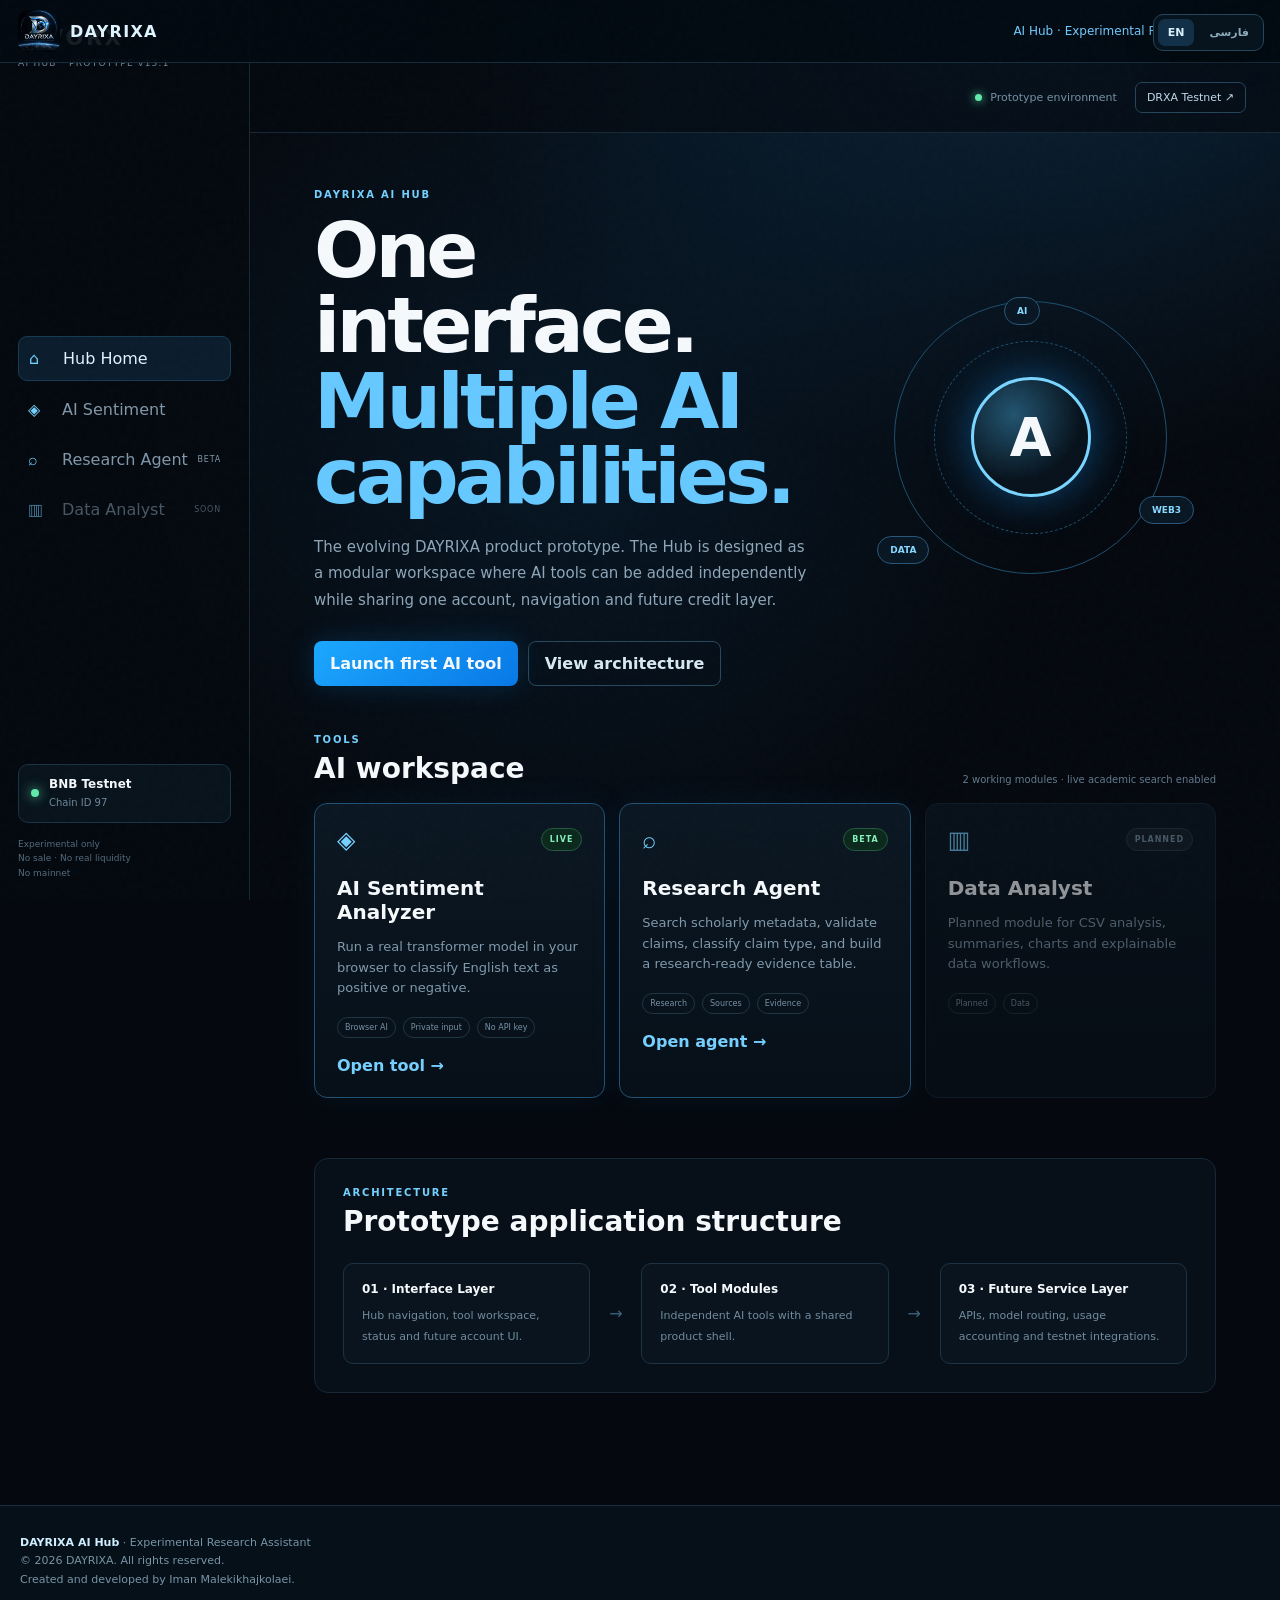
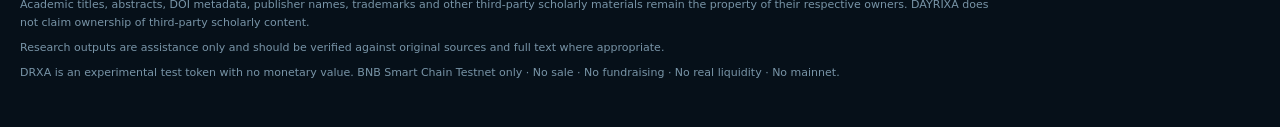
==== index.html @ ae87867c "Add files via upload" ====
<!doctype html>
<html lang="en">
<head>
<meta charset="utf-8">
<meta name="viewport" content="width=device-width,initial-scale=1">
<title>DAYRIXA AI Hub — Prototype v13.1</title>
<meta name="description" content="DAYRIXA AI Hub experimental prototype. Testnet project. No monetary value.">
<link rel="preconnect" href="https://cdn.jsdelivr.net">
<link rel="stylesheet" href="styles.css">
</head>
<body>
<div class="dayrixa-public-brand">
  <a href="../" class="dayrixa-home-link">
    <img src="[data-uri]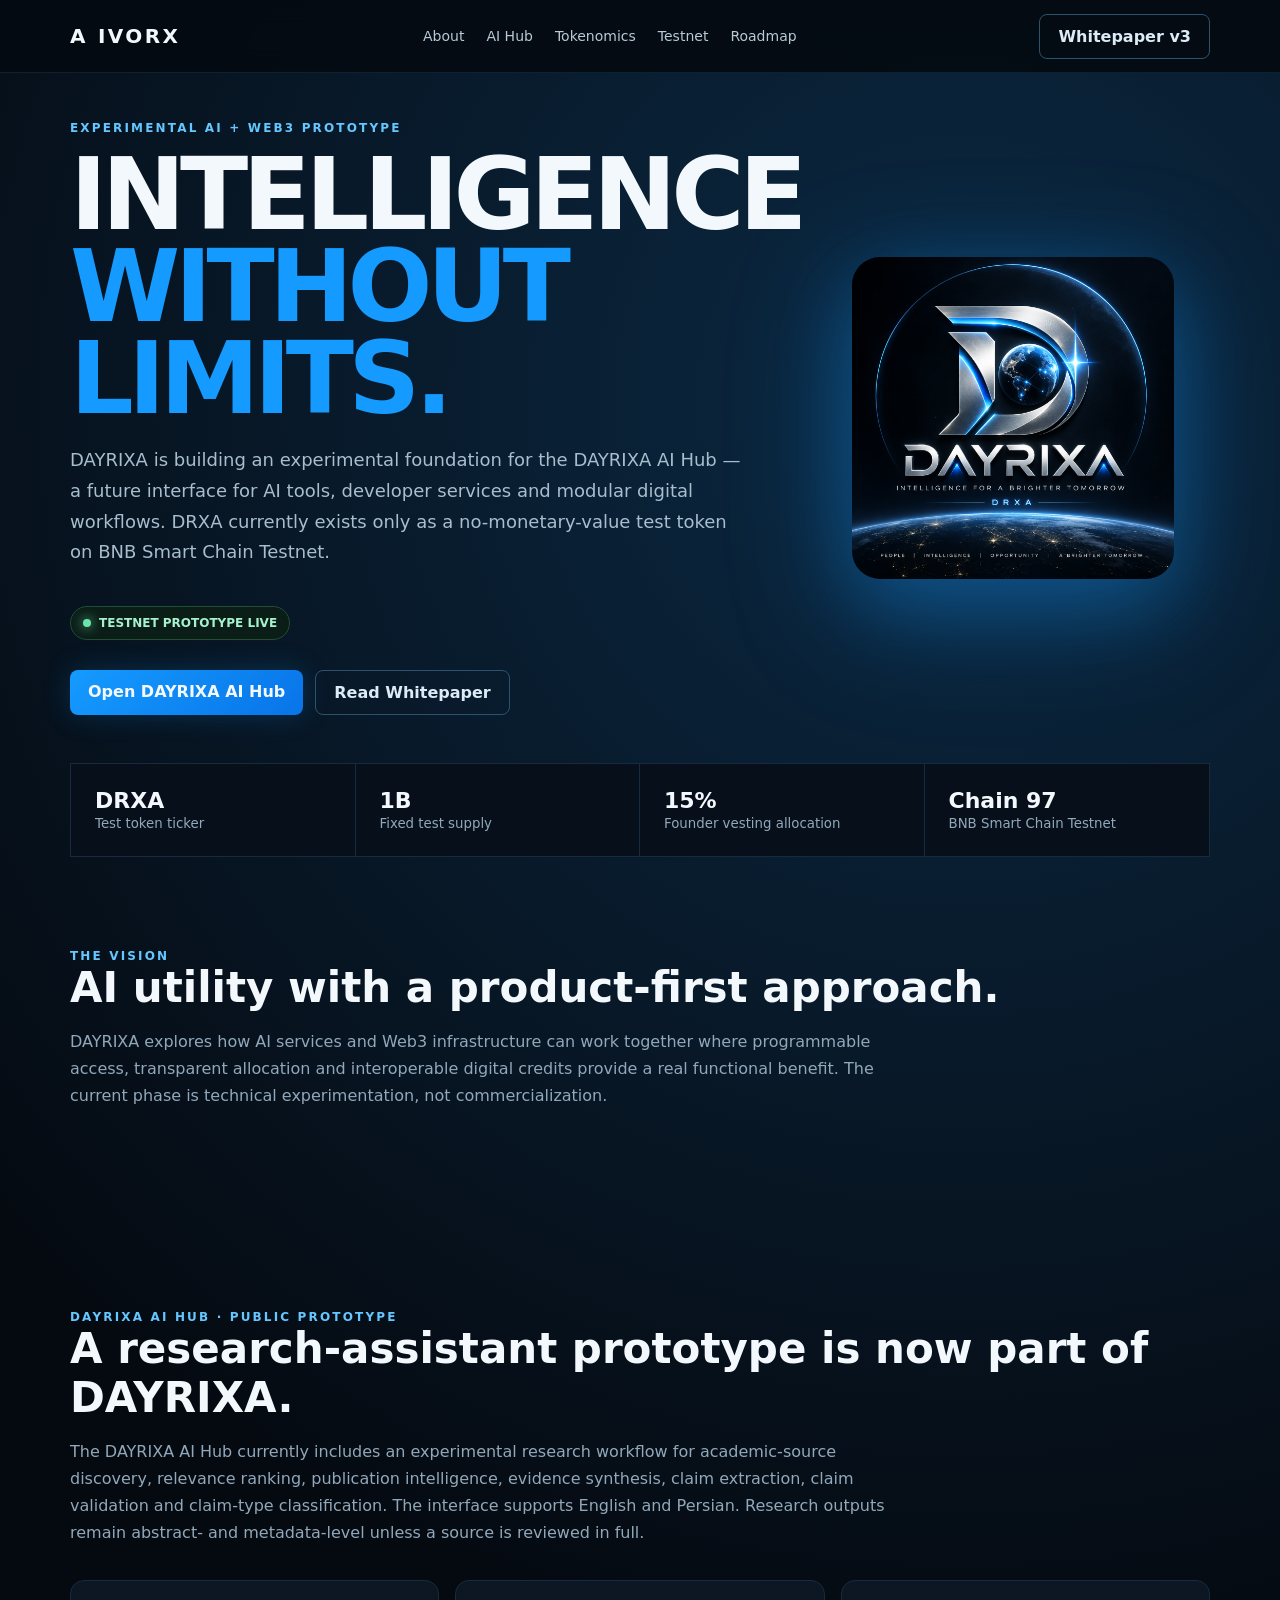
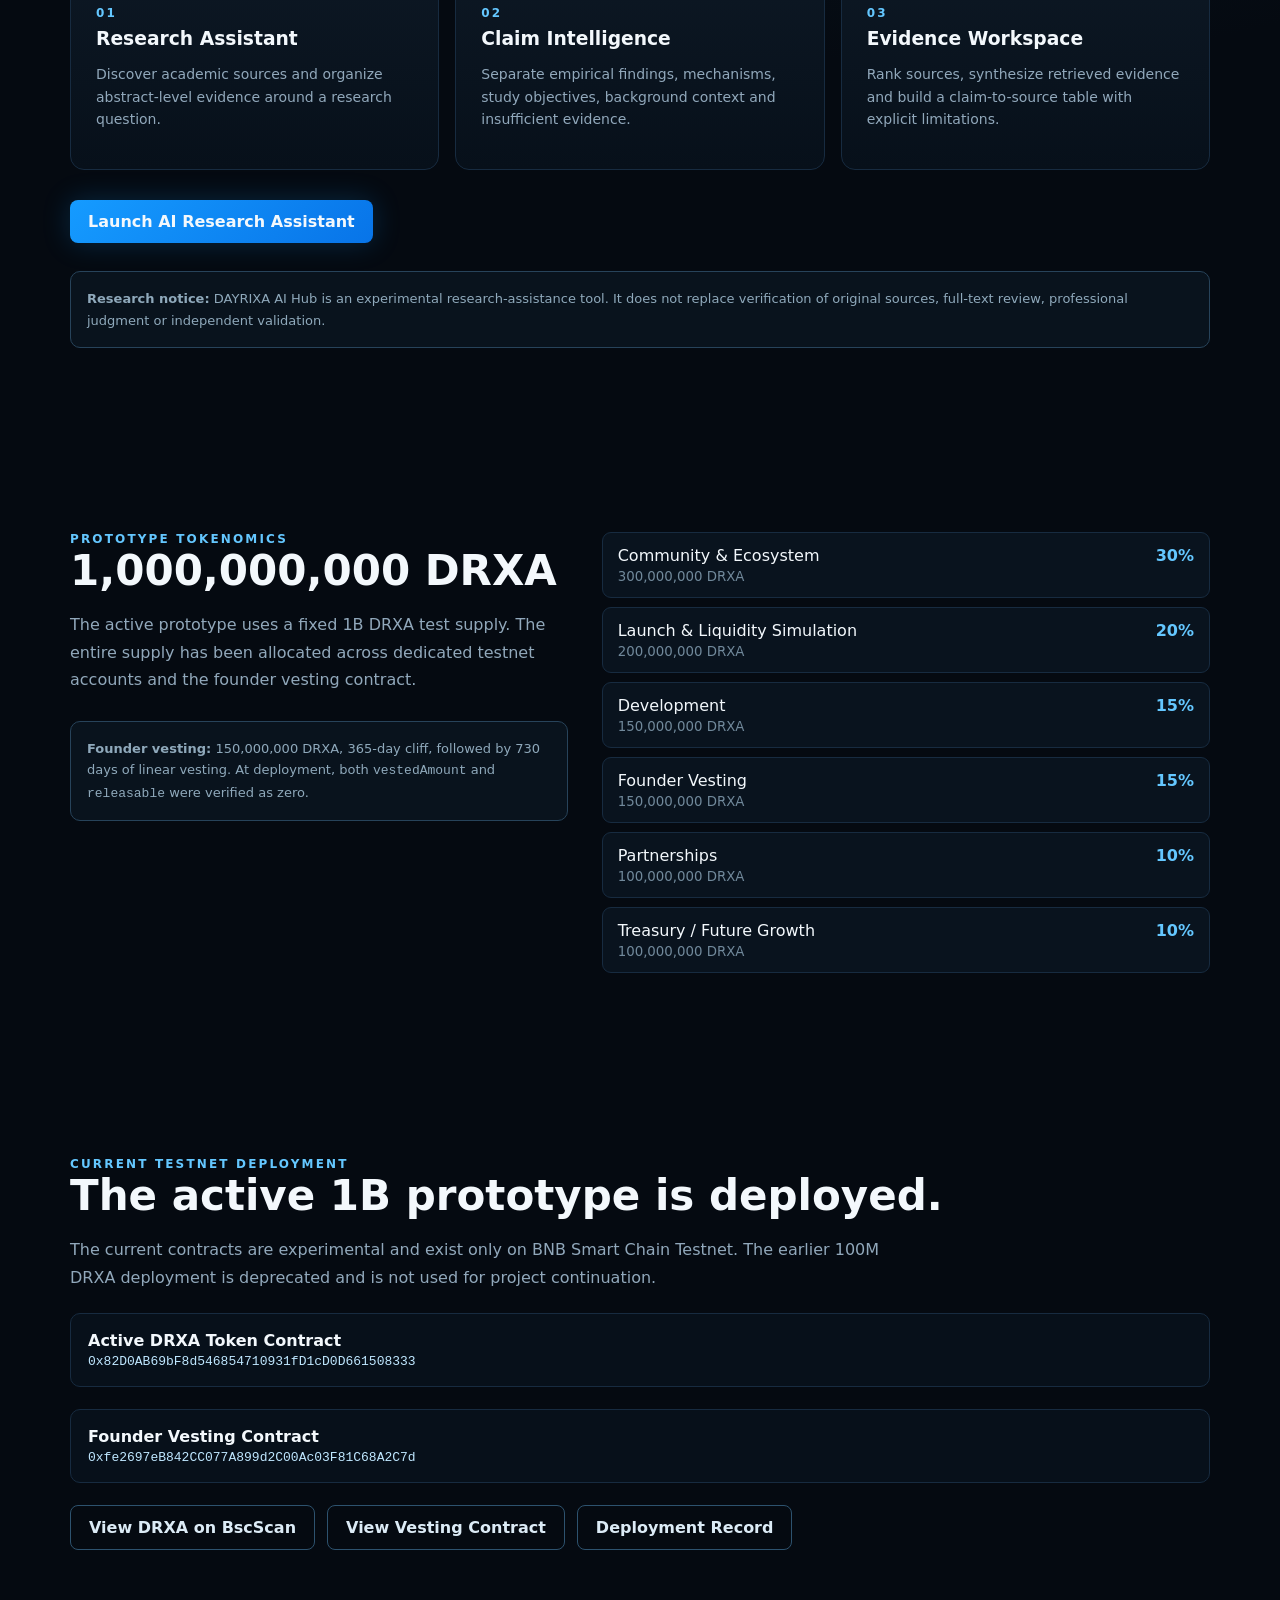
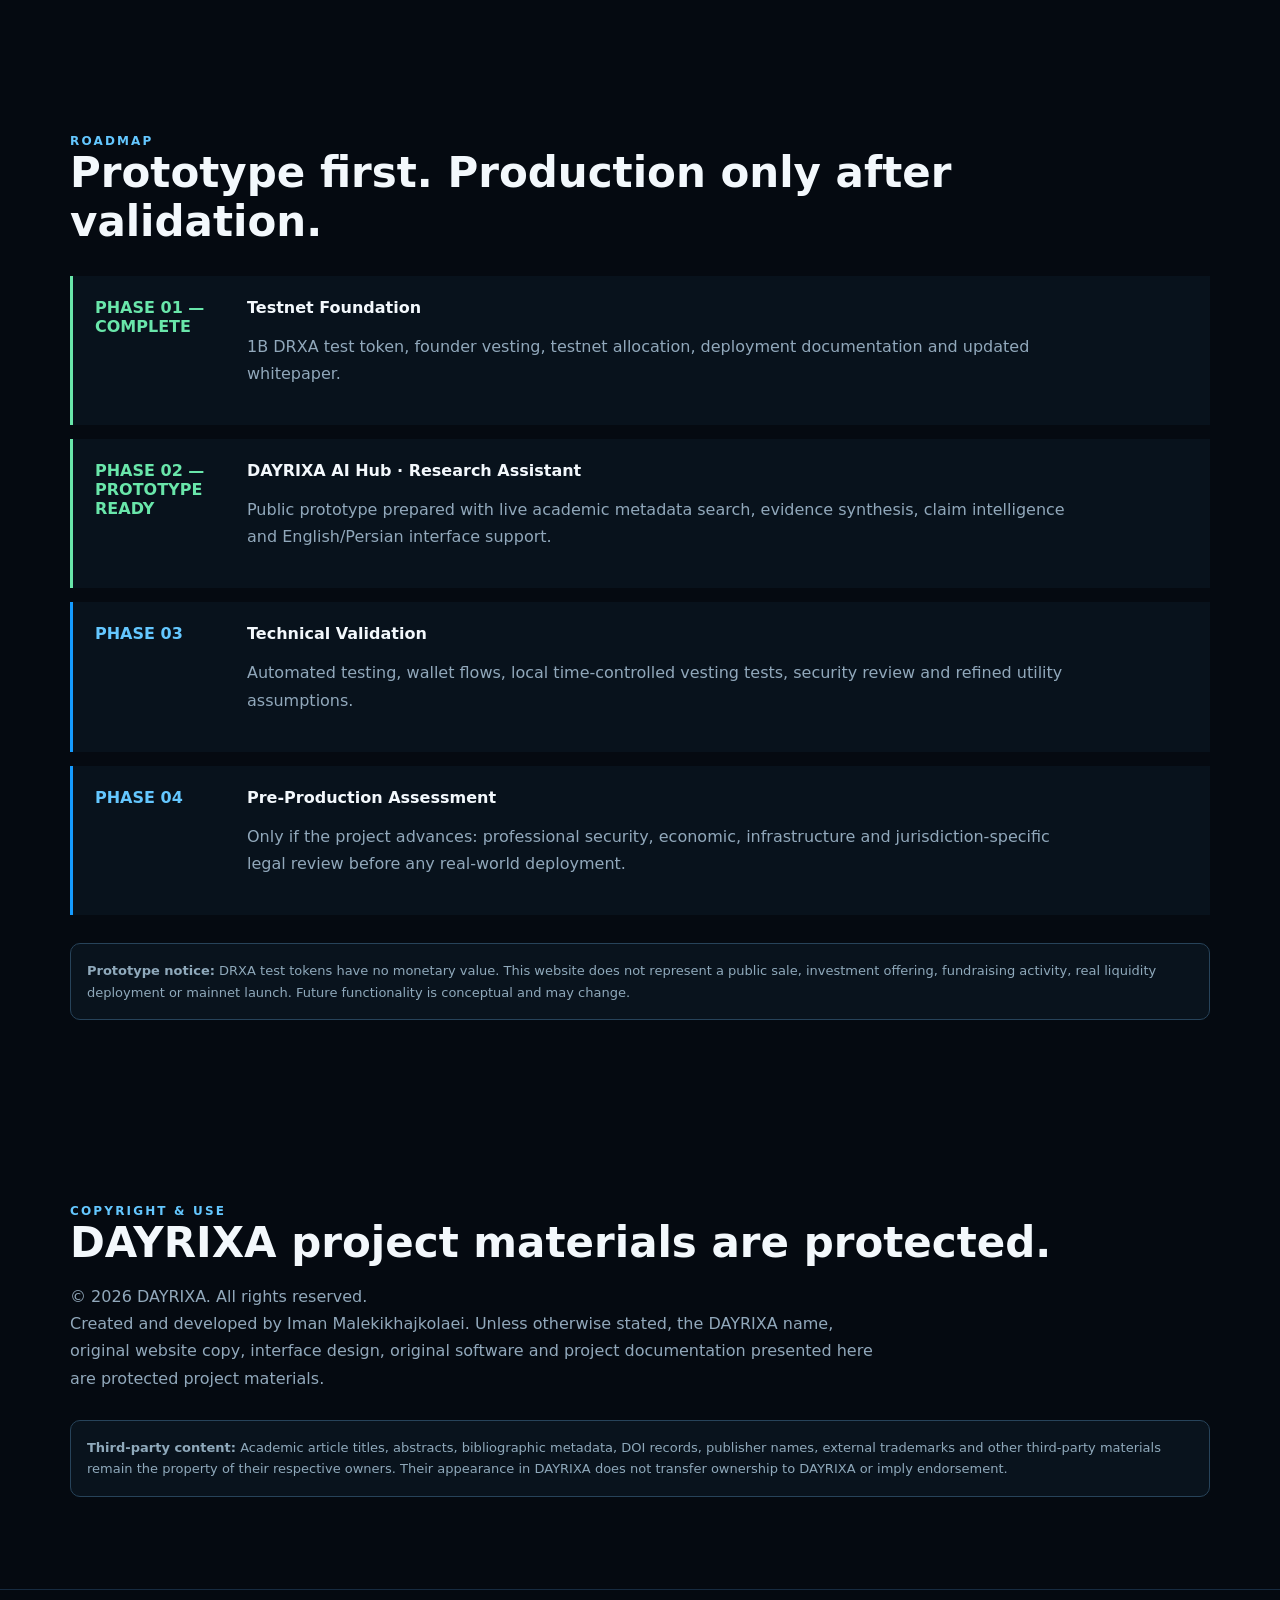
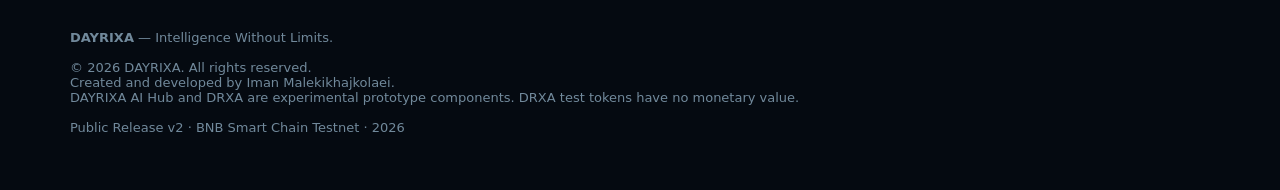
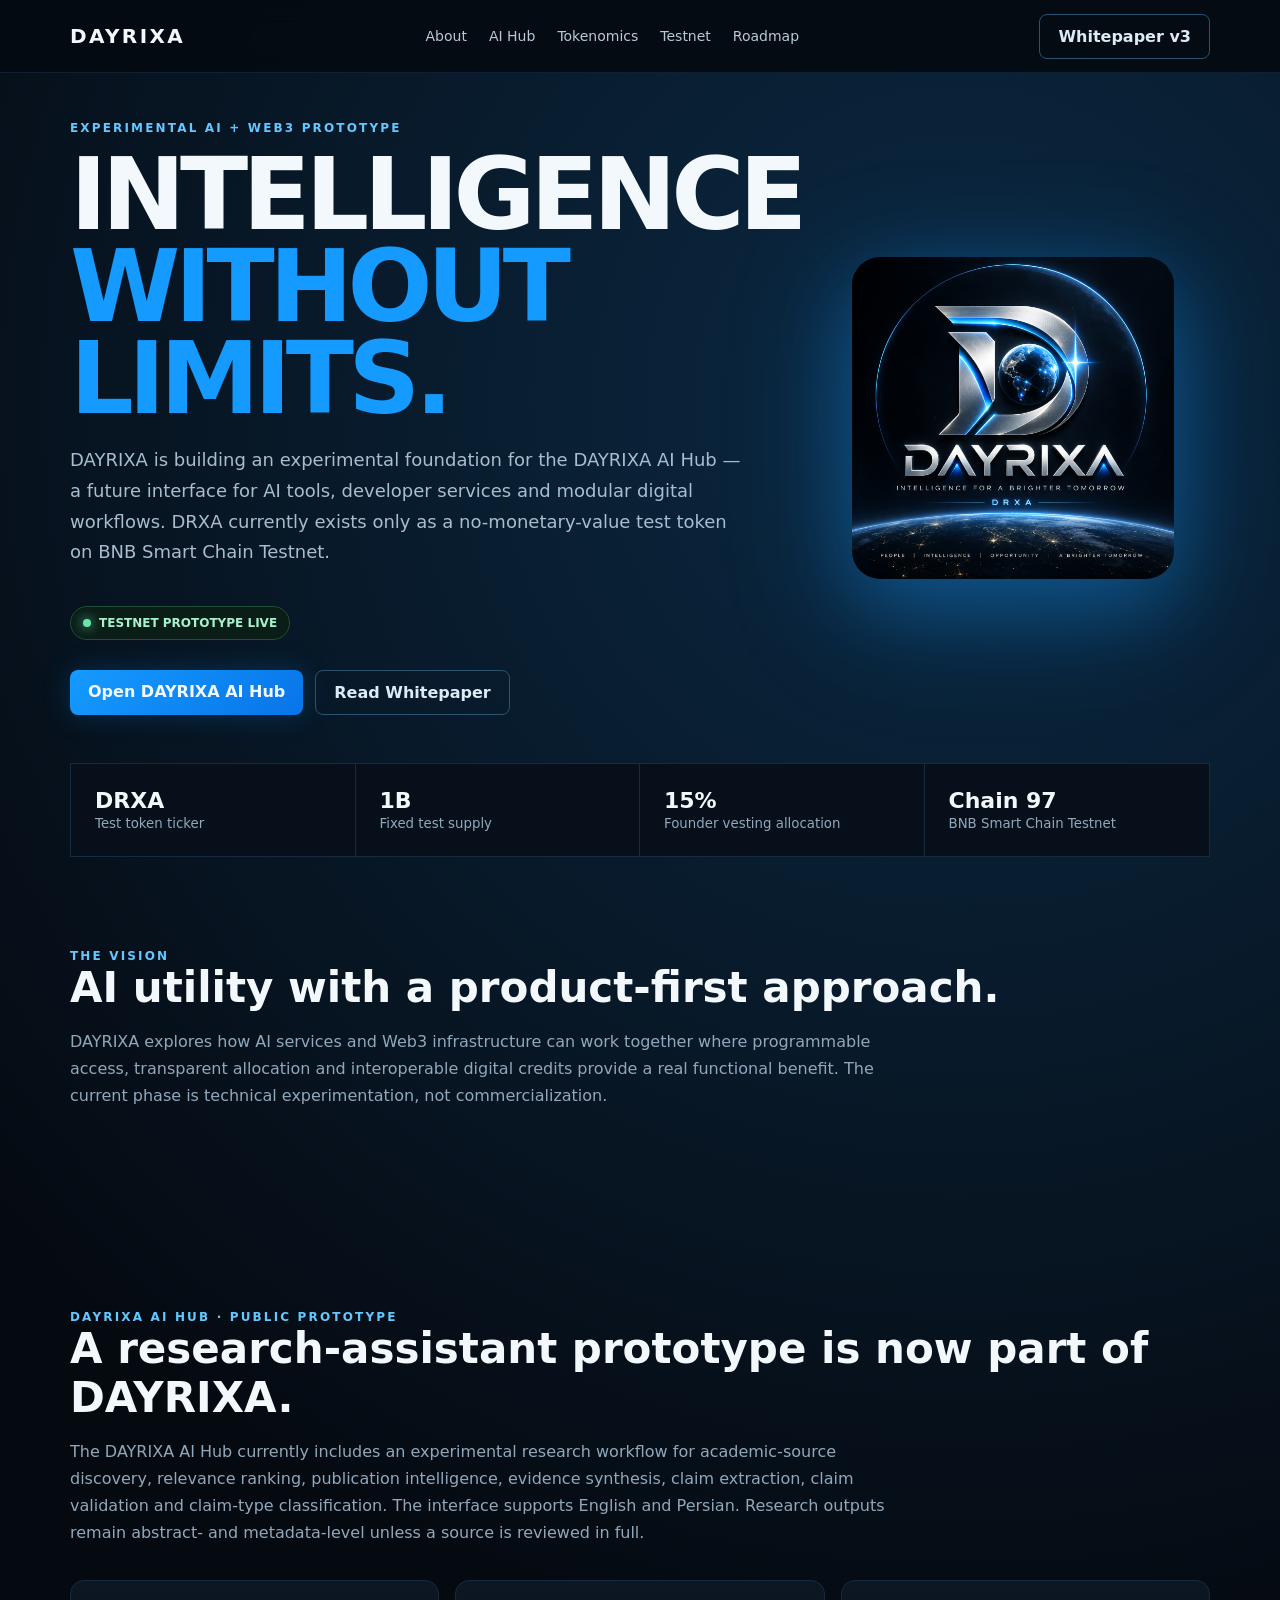
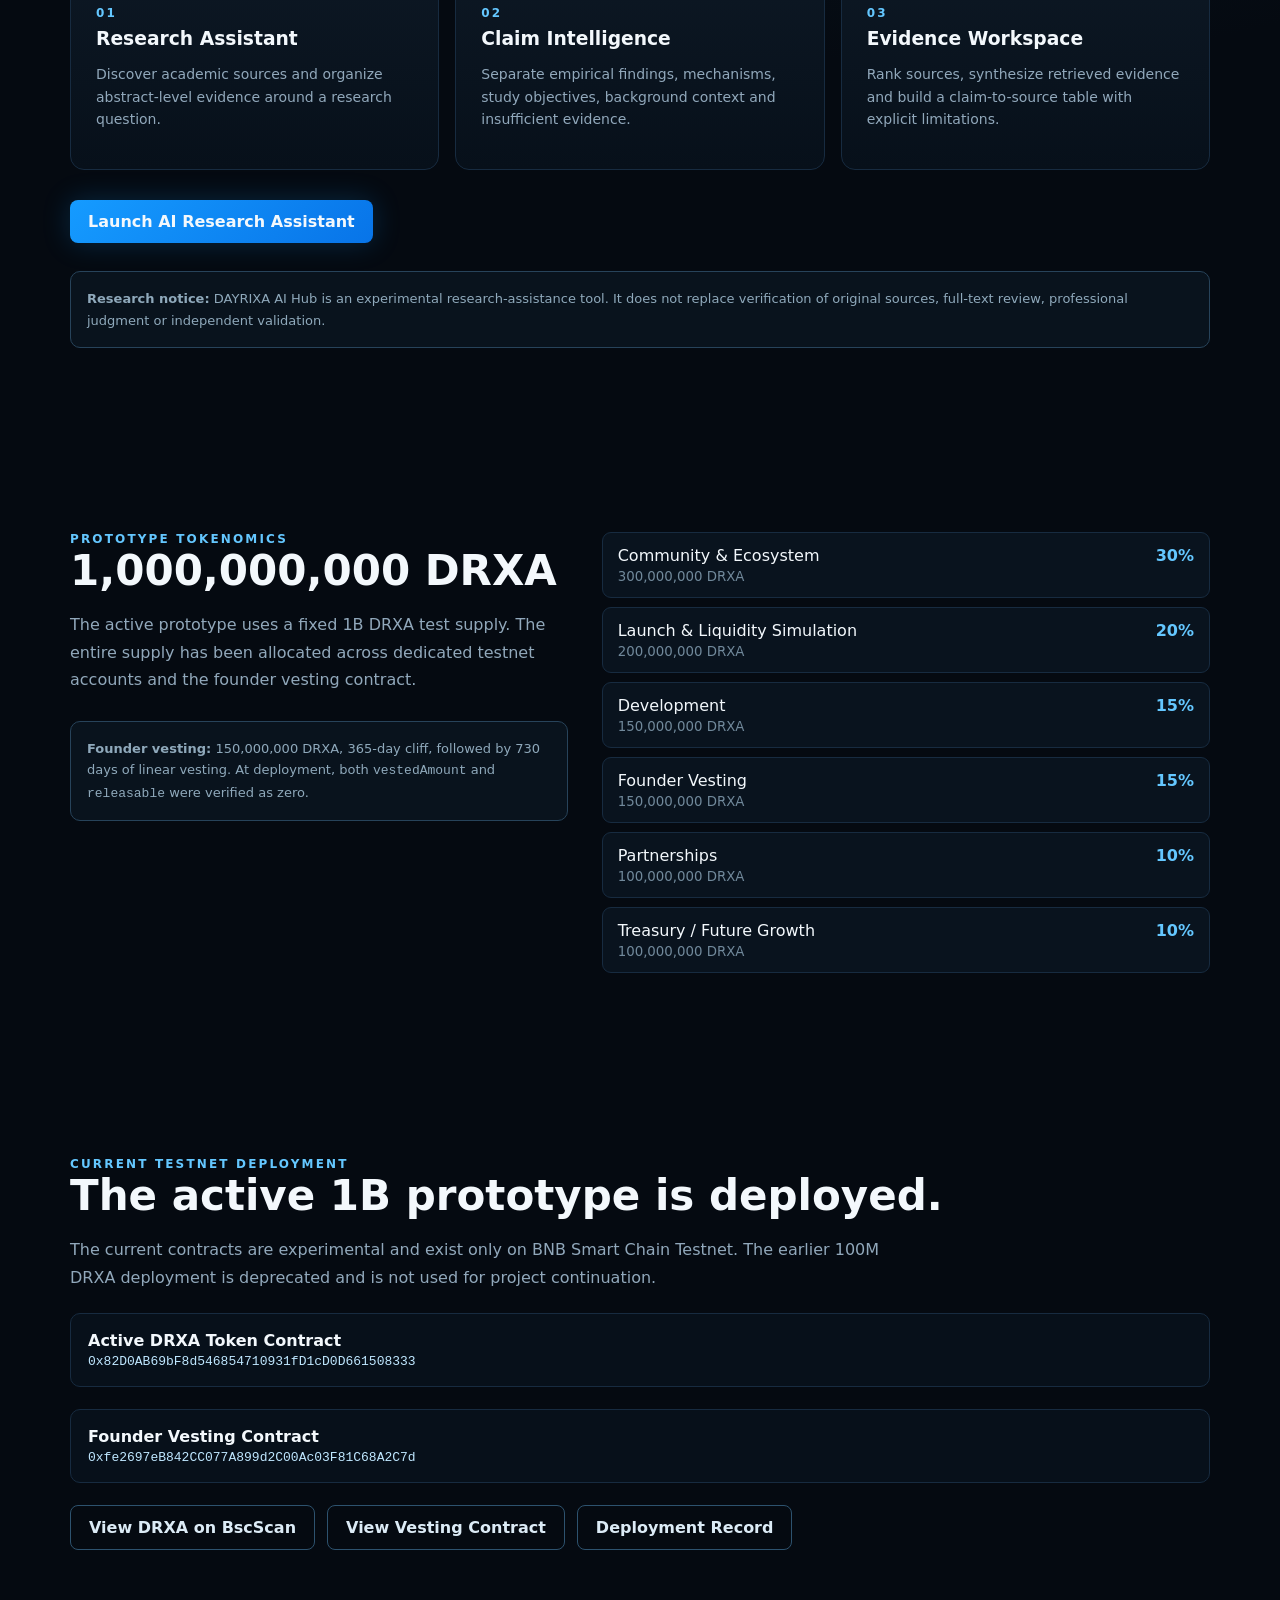
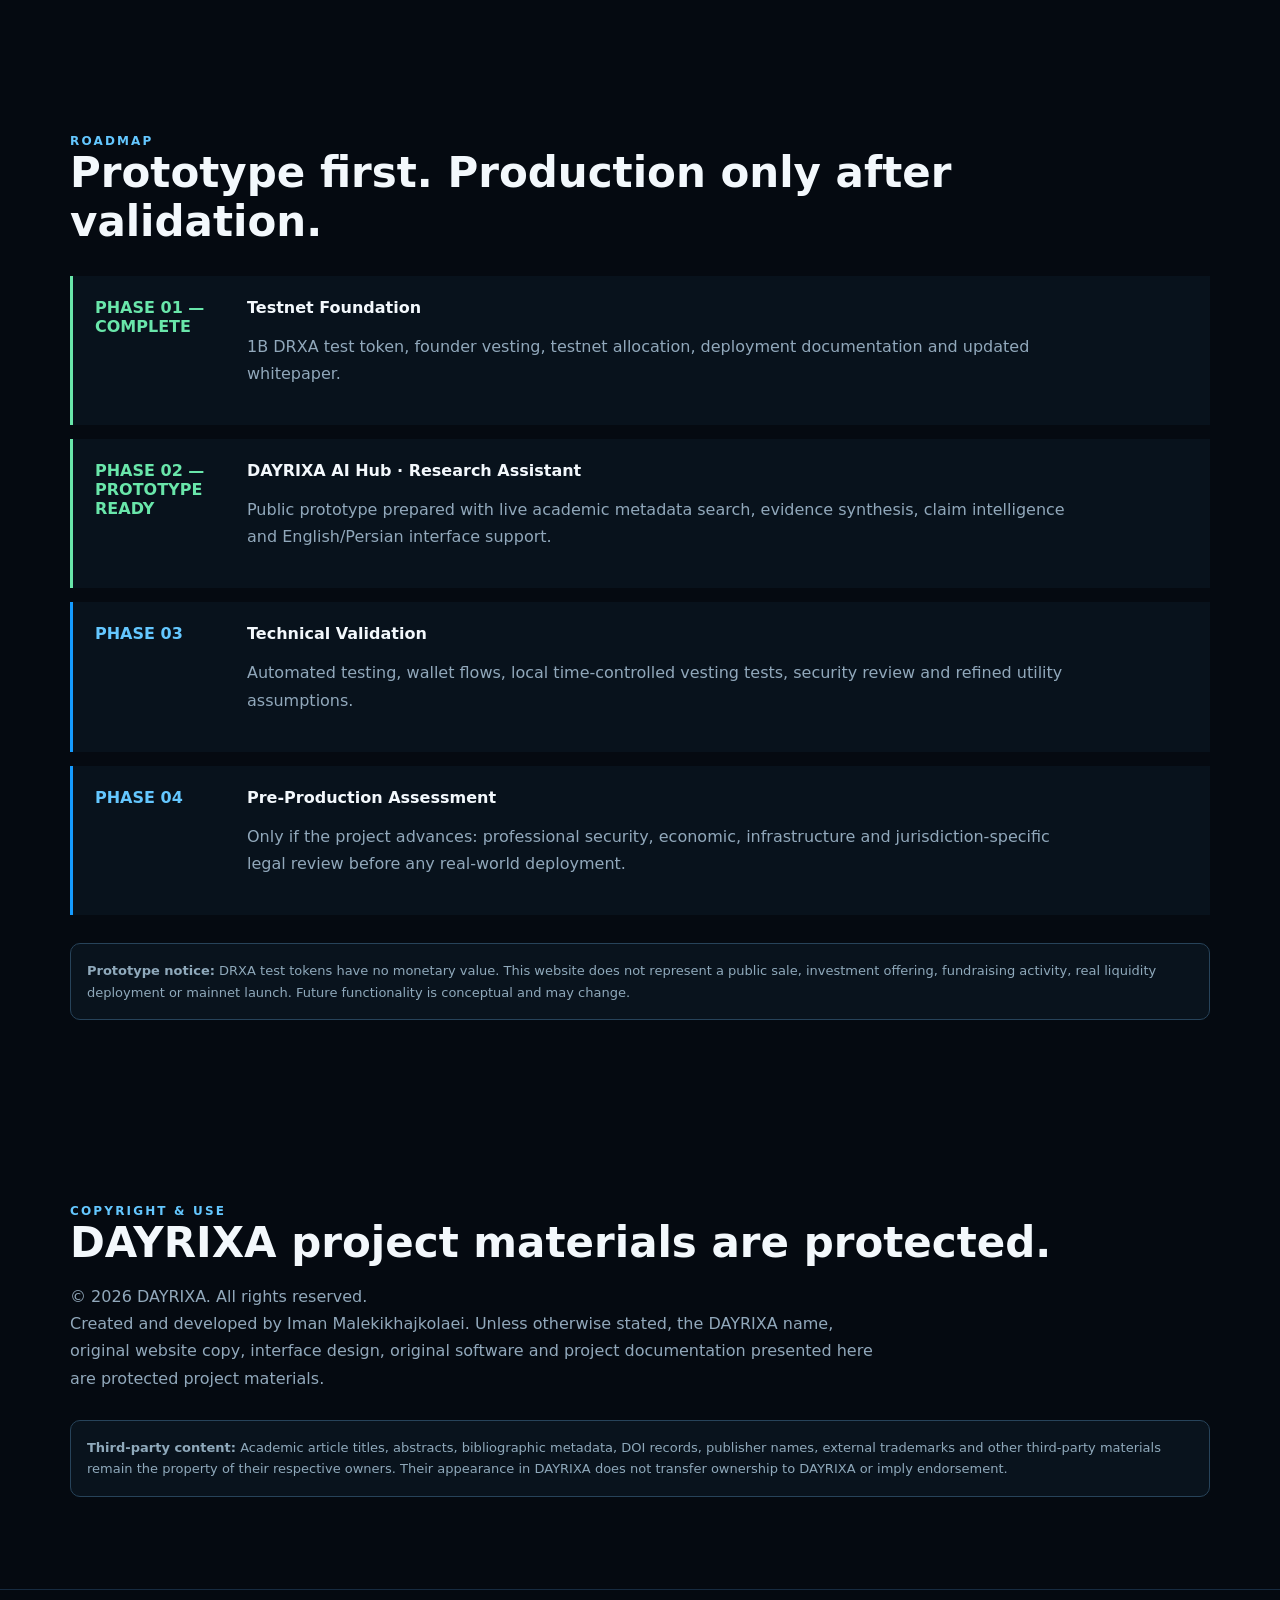
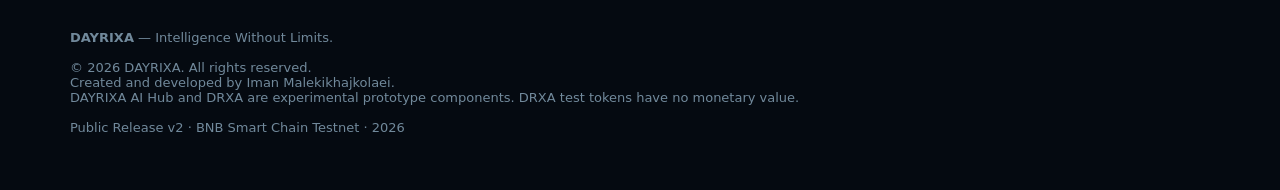
